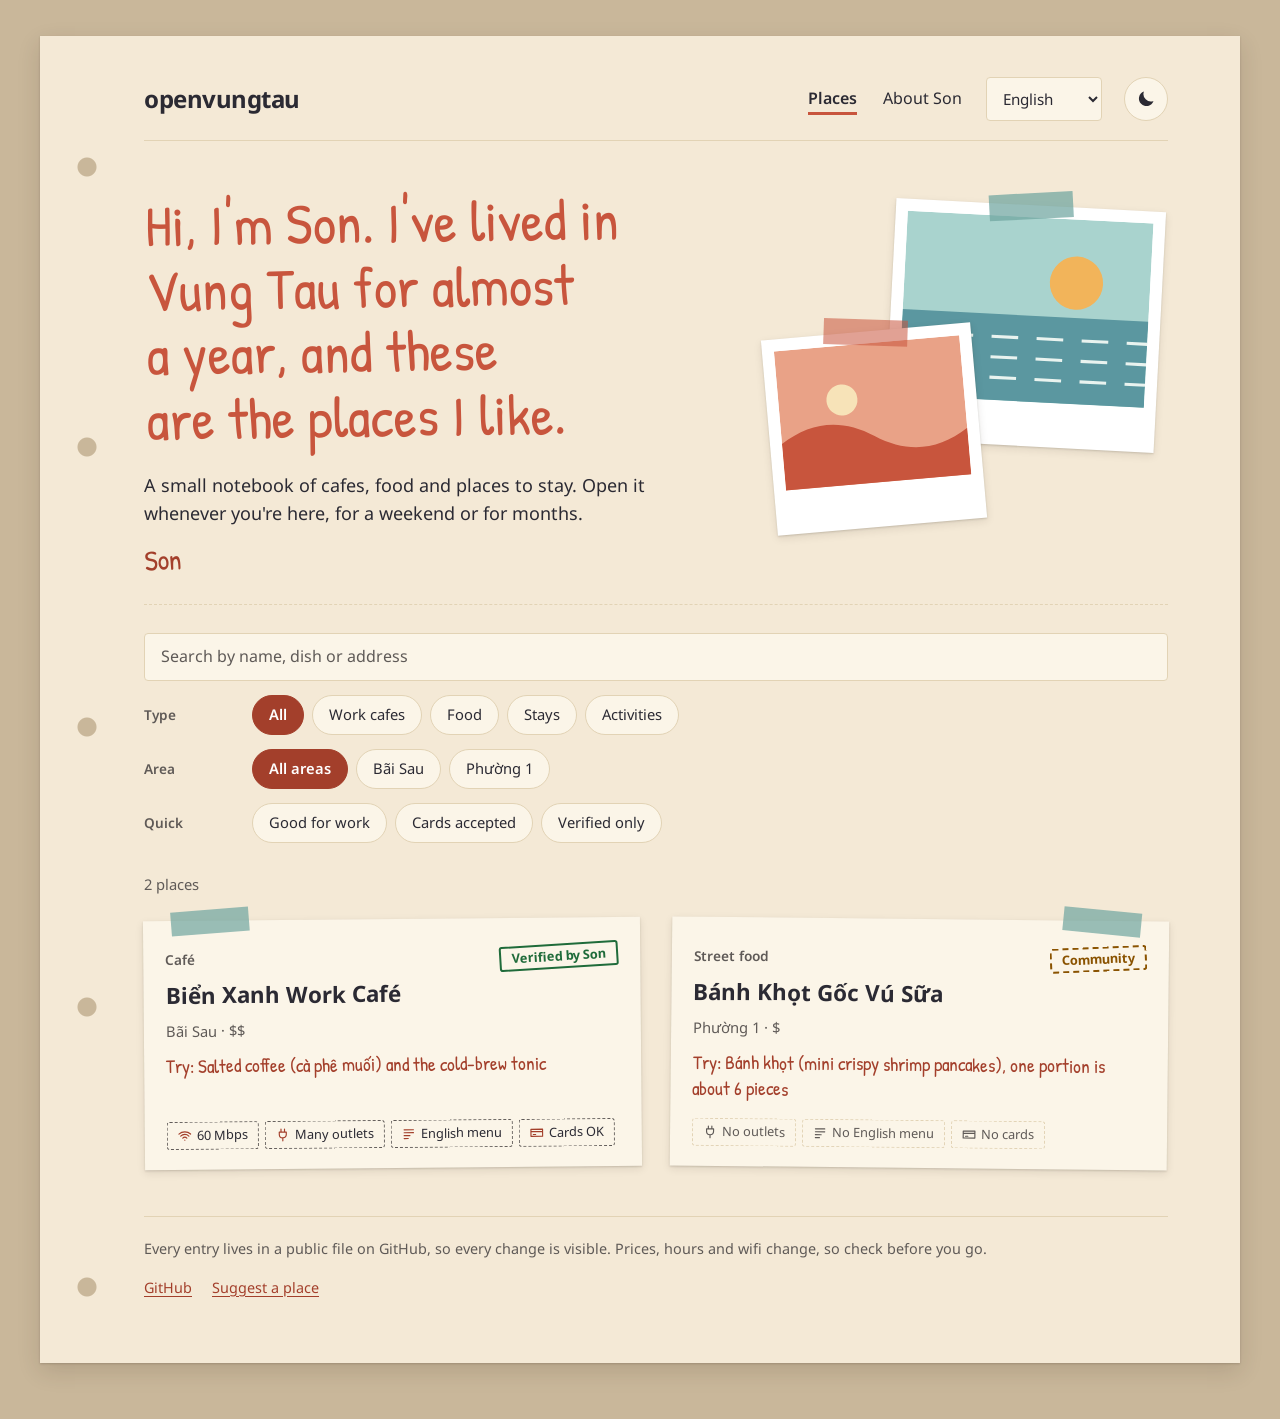
==== index.html @ d9847985 "Add openvungtau site: notebook UI, About page, 5 languages Static site (HTML, CSS, vanilla JS) of ve" ====
<!doctype html>
<html lang="en">
<head>
  <meta charset="utf-8">
  <meta name="viewport" content="width=device-width, initial-scale=1">
  <title data-i18n="meta.title">openvungtau – Son's notebook of Vung Tau</title>
  <meta name="description" data-i18n-content="meta.description" content="Verified cafes, restaurants, stays and coworking spots in Vung Tau, Vietnam, from someone who lives there. For expats, nomads and travellers.">
  <meta name="color-scheme" content="light dark">
  <script>
    // Apply saved theme before first paint to avoid a flash.
    (function () {
      try {
        var saved = localStorage.getItem("ovt-theme");
        if (saved === "light" || saved === "dark") document.documentElement.dataset.theme = saved;
      } catch (e) {}
    })();
  </script>
  <link rel="preconnect" href="https://fonts.googleapis.com">
  <link rel="preconnect" href="https://fonts.gstatic.com" crossorigin>
  <link rel="stylesheet" href="https://fonts.googleapis.com/css2?family=Noto+Sans:wght@400;600;700&family=Noto+Sans+KR:wght@400;700&family=Noto+Sans+SC:wght@400;700&family=Patrick+Hand&display=swap">
  <link rel="stylesheet" href="css/style.css">
  <script src="js/i18n.js" defer></script>
  <script src="js/app.js" defer></script>
</head>
<body>
  <a class="skip-link" href="#results" data-i18n="skip">Skip to places</a>

  <div class="sheet">
    <header class="site-header">
      <a class="brand" href="index.html">openvungtau</a>
      <nav class="site-nav" data-i18n-label="nav.label" aria-label="Main">
        <a href="index.html" aria-current="page" data-i18n="nav.places">Places</a>
        <a href="about.html" data-i18n="nav.about">About Son</a>
        <label class="lang">
          <span class="visually-hidden" data-i18n="nav.lang">Language</span>
          <select id="lang-select"><option value="en">English</option></select>
        </label>
        <button class="icon-btn" id="theme-toggle" type="button" aria-label="Switch to dark mode" aria-pressed="false">
          <svg viewBox="0 0 24 24" width="20" height="20" aria-hidden="true" focusable="false">
            <path class="icon-moon" d="M21 14.5A9 9 0 0 1 9.5 3a9 9 0 1 0 11.5 11.5Z" fill="currentColor"/>
            <g class="icon-sun" fill="none" stroke="currentColor" stroke-width="2" stroke-linecap="round">
              <circle cx="12" cy="12" r="4"/>
              <path d="M12 2v2M12 20v2M4.9 4.9l1.4 1.4M17.7 17.7l1.4 1.4M2 12h2M20 12h2M4.9 19.1l1.4-1.4M17.7 6.3l1.4-1.4"/>
            </g>
          </svg>
        </button>
      </nav>
    </header>

    <main>
      <section class="hero">
        <div class="hero-text">
          <h1 class="hand" data-i18n="hero.title">Hi, I'm Son. I've lived in Vung Tau for almost a year, and these are the places I like.</h1>
          <p class="lead" data-i18n="hero.lead">A small notebook of cafes, food and places to stay. Open it whenever you're here, for a weekend or for months.</p>
          <p class="sign hand" data-i18n="hero.sign">Son</p>
        </div>
        <div class="hero-photos" aria-hidden="true">
          <figure class="polaroid polaroid-a">
            <span class="tape"></span>
            <svg viewBox="0 0 240 180" role="presentation">
              <rect width="240" height="180" fill="#A9D3CE"/>
              <circle cx="168" cy="62" r="26" fill="#F2B45A"/>
              <rect y="96" width="240" height="84" fill="#5B97A0"/>
              <path d="M0 118h240M0 138h240M0 158h240" stroke="#E9F3EF" stroke-width="3" stroke-dasharray="26 18" fill="none"/>
            </svg>
          </figure>
          <figure class="polaroid polaroid-b">
            <span class="tape tape-b"></span>
            <svg viewBox="0 0 240 180" role="presentation">
              <rect width="240" height="180" fill="#E9A287"/>
              <path d="M0 120c40-26 80-26 120 0s80 26 120 0v60H0z" fill="#C8553D"/>
              <circle cx="82" cy="70" r="20" fill="#F7E3B8"/>
            </svg>
          </figure>
        </div>
      </section>

      <section class="controls" aria-label="Search and filters">
        <div class="search">
          <label class="visually-hidden" for="search" data-i18n="search.label">Search places</label>
          <input id="search" type="search" data-i18n-placeholder="search.placeholder" placeholder="Search by name, dish or address" autocomplete="off" enterkeyhint="search">
        </div>

        <div class="filter-group" role="group" aria-labelledby="fg-category">
          <span class="filter-label" id="fg-category" data-i18n="filters.type">Type</span>
          <div class="chips" id="category-chips"></div>
        </div>
        <div class="filter-group" role="group" aria-labelledby="fg-area">
          <span class="filter-label" id="fg-area" data-i18n="filters.area">Area</span>
          <div class="chips" id="area-chips"></div>
        </div>
        <div class="filter-group" role="group" aria-labelledby="fg-quick">
          <span class="filter-label" id="fg-quick" data-i18n="filters.quick">Quick</span>
          <div class="chips" id="toggle-chips"></div>
        </div>
      </section>

      <div class="results-bar">
        <p id="result-count" role="status" aria-live="polite"></p>
        <button class="link-btn" id="reset-filters" type="button" hidden data-i18n="clear">Clear filters</button>
      </div>

      <section id="results" class="entries" aria-label="Places" tabindex="-1"></section>

      <div id="empty-state" class="empty" hidden>
        <h2 class="hand" data-i18n="empty.title">No places match</h2>
        <p data-i18n="empty.text">Try a different word, or remove a filter. Know a spot that should be here?</p>
        <div class="empty-actions">
          <button class="btn" id="empty-reset" type="button" data-i18n="clear">Clear filters</button>
          <a class="btn btn-primary" data-suggest-link href="#" rel="noopener" target="_blank" data-i18n="nav.suggest">Suggest a place</a>
        </div>
      </div>

      <div id="error-state" class="empty" hidden>
        <h2 class="hand" data-i18n="error.title">Couldn't load places</h2>
        <p id="error-text" data-i18n="error.fetch">The place list failed to load. If you opened this file directly, serve the folder over HTTP instead (for example: python3 -m http.server).</p>
      </div>
    </main>

    <footer class="site-footer">
      <p data-i18n="footer.note">Every entry lives in a public file on GitHub, so every change is visible. Prices, hours and wifi change, so check before you go.</p>
      <p class="footer-links">
        <a data-repo-link href="#" rel="noopener" target="_blank" data-i18n="nav.github">GitHub</a>
        <a data-suggest-link href="#" rel="noopener" target="_blank" data-i18n="nav.suggest">Suggest a place</a>
      </p>
    </footer>
  </div>

  <dialog id="detail" aria-labelledby="detail-title">
    <article class="detail-body">
      <button class="icon-btn detail-close" id="detail-close" type="button" aria-label="Close">
        <svg viewBox="0 0 24 24" width="20" height="20" aria-hidden="true" focusable="false">
          <path d="M6 6l12 12M18 6L6 18" fill="none" stroke="currentColor" stroke-width="2" stroke-linecap="round"/>
        </svg>
      </button>
      <div id="detail-content"></div>
    </article>
  </dialog>
</body>
</html>
---- css/style.css ----
/* openvungtau – Son's notebook. Plain CSS, mobile-first.
   World: a ruled-paper notebook on a desk board, with taped photos, stamps and sticky notes.
   The paper owns the frame (headings, tape, stamps); body text stays calm and readable. */

:root {
  --desk: #C9B79A;
  --paper: #F4E9D6;
  --paper-2: #FBF5E8;         /* card paper */
  --paper-edge: #E2D3B5;
  --ink: #2B2A33;
  --ink-muted: #5F5A57;
  --clay: #C8553D;            /* large display + fills */
  --clay-ink: #A33F2B;        /* small text on paper (>= 4.5:1) */
  --sea: #6FA6A0;             /* tape, decoration */
  --sticky: #FFF0B3;
  --fill: #A33F2B;            /* pressed chip / primary button */
  --fill-ink: #FFFFFF;
  --focus: #1F5F66;
  --shadow: 0 1px 2px rgb(43 30 20 / 0.18), 0 8px 22px rgb(43 30 20 / 0.14);
  --shadow-sm: 0 1px 2px rgb(43 30 20 / 0.16), 0 3px 8px rgb(43 30 20 / 0.1);

  --body: "Noto Sans", "Noto Sans KR", "Noto Sans SC", system-ui, -apple-system, "Segoe UI", sans-serif;
  --hand: "Patrick Hand", "Noto Sans", "Noto Sans KR", "Noto Sans SC", system-ui, sans-serif;
  --radius: 4px;
  --gutter: 20px;
}

:root[data-theme="dark"] {
  --desk: #18222C;
  --paper: #262B36;
  --paper-2: #2F3542;
  --paper-edge: #3A4150;
  --ink: #EFE8DA;
  --ink-muted: #B8B0A6;
  --clay: #EE8B70;
  --clay-ink: #F2A892;
  --sea: #5E9C98;
  --sticky: #4D4524;
  --fill: #EE8B70;
  --fill-ink: #2A1812;
  --focus: #8ED3CE;
  --shadow: 0 1px 2px rgb(0 0 0 / 0.5), 0 8px 22px rgb(0 0 0 / 0.35);
  --shadow-sm: 0 1px 2px rgb(0 0 0 / 0.5), 0 3px 8px rgb(0 0 0 / 0.3);
}
@media (prefers-color-scheme: dark) {
  :root:not([data-theme="light"]) {
    --desk: #18222C;
    --paper: #262B36;
    --paper-2: #2F3542;
    --paper-edge: #3A4150;
    --ink: #EFE8DA;
    --ink-muted: #B8B0A6;
    --clay: #EE8B70;
    --clay-ink: #F2A892;
    --sea: #5E9C98;
    --sticky: #4D4524;
    --fill: #EE8B70;
    --fill-ink: #2A1812;
    --focus: #8ED3CE;
    --shadow: 0 1px 2px rgb(0 0 0 / 0.5), 0 8px 22px rgb(0 0 0 / 0.35);
    --shadow-sm: 0 1px 2px rgb(0 0 0 / 0.5), 0 3px 8px rgb(0 0 0 / 0.3);
  }
}

*, *::before, *::after { box-sizing: border-box; }
html { -webkit-text-size-adjust: 100%; }

body {
  margin: 0;
  background: var(--desk);
  color: var(--ink);
  font-family: var(--body);
  font-size: 1rem;
  line-height: 1.6;
}

h1, h2, h3, p, figure { margin: 0; }
a { color: var(--clay-ink); text-underline-offset: 3px; }

::selection { background: var(--sea); color: #10201f; }

:focus-visible { outline: 3px solid var(--focus); outline-offset: 2px; }

.hand {
  font-family: var(--hand);
  font-weight: 400;
  letter-spacing: 0;
}
:lang(ko) .hand, :lang(zh) .hand, :lang(ru) .hand { font-weight: 700; }

.visually-hidden {
  position: absolute !important;
  width: 1px; height: 1px;
  margin: -1px; padding: 0;
  overflow: hidden;
  clip: rect(0 0 0 0);
  white-space: nowrap;
  border: 0;
}

.skip-link {
  position: absolute;
  left: 12px;
  top: -100px;
  background: var(--fill);
  color: var(--fill-ink);
  padding: 8px 14px;
  border-radius: var(--radius);
  z-index: 100;
}
.skip-link:focus { top: 8px; }

/* ---------- The sheet (notebook page) ---------- */

.sheet {
  position: relative;
  max-width: 1200px;
  margin: 0 auto;
  min-height: 100vh;
  padding: 20px var(--gutter) 40px;
  background: var(--paper);
}
@media (min-width: 900px) {
  body { padding: 36px 24px 56px; }
  .sheet {
    min-height: 0;
    padding: 40px 72px 56px 104px;
    box-shadow: var(--shadow);
  }
  /* binder holes */
  .sheet::before {
    content: "";
    position: absolute;
    left: 36px;
    top: 0;
    bottom: 0;
    width: 22px;
    background:
      radial-gradient(circle at 11px 11px, var(--desk) 0 9px, transparent 10px) 0 120px / 22px 280px repeat-y;
    pointer-events: none;
  }
}

/* ---------- Header ---------- */

.site-header {
  display: flex;
  flex-wrap: wrap;
  align-items: center;
  justify-content: space-between;
  gap: 12px 24px;
  padding-bottom: 18px;
  border-bottom: 1px solid var(--paper-edge);
}
.brand {
  font-size: 1.5rem;
  font-weight: 700;
  letter-spacing: -0.02em;
  color: var(--ink);
  text-decoration: none;
}
.site-nav {
  display: flex;
  flex-wrap: wrap;
  align-items: center;
  gap: 6px 22px;
}
.site-nav a {
  color: var(--ink);
  text-decoration: none;
  padding: 10px 2px;
  min-height: 44px;
  display: inline-flex;
  align-items: center;
}
.site-nav a:hover { color: var(--clay-ink); }
.site-nav a[aria-current="page"] {
  font-weight: 600;
  text-decoration: underline;
  text-decoration-color: var(--clay);
  text-decoration-thickness: 3px;
  text-underline-offset: 8px;
}

.lang select {
  min-height: 44px;
  padding: 0 12px;
  font: inherit;
  font-size: 0.95rem;
  color: var(--ink);
  background: var(--paper-2);
  border: 1px solid var(--paper-edge);
  border-radius: var(--radius);
}

.icon-btn {
  display: inline-grid;
  place-items: center;
  width: 44px; height: 44px;
  border-radius: 50%;
  border: 1px solid var(--paper-edge);
  background: var(--paper-2);
  color: var(--ink);
  cursor: pointer;
}
.icon-btn:hover { border-color: var(--clay); }
.icon-sun { display: none; }
:root[data-theme="dark"] .icon-sun { display: inline; }
:root[data-theme="dark"] .icon-moon { display: none; }
@media (prefers-color-scheme: dark) {
  :root:not([data-theme="light"]) .icon-sun { display: inline; }
  :root:not([data-theme="light"]) .icon-moon { display: none; }
}

.btn {
  display: inline-flex;
  align-items: center;
  justify-content: center;
  min-height: 44px;
  padding: 0 20px;
  border-radius: var(--radius);
  border: 1px solid var(--ink);
  background: var(--paper-2);
  color: var(--ink);
  font: inherit;
  font-weight: 600;
  text-decoration: none;
  cursor: pointer;
}
.btn:hover { background: var(--paper-edge); }
.btn-primary {
  background: var(--fill);
  border-color: var(--fill);
  color: var(--fill-ink);
}
.btn-primary:hover { background: var(--fill); filter: brightness(1.1); }

/* ---------- Hero / greeting ---------- */

.hero {
  display: grid;
  gap: 28px;
  padding: 36px 0 12px;
}
.hero h1 {
  font-size: clamp(2.1rem, 6vw, 3.6rem);
  line-height: 1.12;
  color: var(--clay);
  max-width: 17em;
  text-wrap: balance;
  transform: rotate(-0.8deg);
  transform-origin: left top;
}
/* Keep Korean words whole when lines wrap. */
:lang(ko) body { word-break: keep-all; }

/* Russian runs long and has no handwriting face, so it sets smaller than the other languages. */
:lang(ru) .hero h1 { font-size: clamp(1.8rem, 4.4vw, 2.8rem); }
.hero .lead {
  margin-top: 20px;
  font-size: 1.125rem;
  max-width: 34em;
}
.sign {
  margin-top: 10px;
  font-size: 1.8rem;
  color: var(--clay-ink);
  transform: rotate(-3deg);
  transform-origin: left center;
}

.hero-photos {
  position: relative;
  height: 220px;
  margin-top: 8px;
}
.polaroid {
  position: absolute;
  width: 200px;
  padding: 10px 10px 34px;
  background: #fff;
  box-shadow: var(--shadow-sm);
}
.polaroid svg { display: block; width: 100%; height: auto; }
.polaroid-a { right: 8%; top: 0; transform: rotate(3deg); }
.polaroid-b { right: 40%; top: 56px; width: 160px; transform: rotate(-5deg); }
.tape {
  position: absolute;
  top: -12px;
  left: 50%;
  width: 84px;
  height: 26px;
  margin-left: -42px;
  background: color-mix(in srgb, var(--sea) 72%, transparent);
  transform: rotate(-6deg);
}
.tape-b { background: color-mix(in srgb, var(--clay) 55%, transparent); transform: rotate(7deg); }

@media (min-width: 860px) {
  .hero { grid-template-columns: 7fr 5fr; gap: 40px; padding-top: 52px; }
  .hero-photos { height: 340px; }
  .polaroid { width: 270px; padding: 12px 12px 44px; }
  .polaroid-a { right: 2%; top: 4px; }
  .polaroid-b { right: 46%; top: 130px; width: 210px; }
}
.about .hero { grid-template-columns: 1fr; }
@media (min-width: 860px) {
  .about .hero { grid-template-columns: 7fr 5fr; }
  .about .hero-photos { height: 260px; }
}

/* ---------- Controls ---------- */

.controls {
  display: grid;
  gap: 14px;
  padding-top: 28px;
  margin-top: 8px;
  border-top: 1px dashed var(--paper-edge);
}
.search input {
  width: 100%;
  min-height: 48px;
  padding: 0 16px;
  font: inherit;
  color: var(--ink);
  background: var(--paper-2);
  border: 1px solid var(--paper-edge);
  border-radius: var(--radius);
}
.search input::placeholder { color: var(--ink-muted); }

.filter-group { display: grid; gap: 6px; }
.filter-label {
  font-size: 0.85rem;
  font-weight: 600;
  color: var(--ink-muted);
}
.chips { display: flex; flex-wrap: wrap; gap: 8px; }
.chip {
  min-height: 40px;
  padding: 0 16px;
  border-radius: 999px;
  border: 1px solid var(--paper-edge);
  background: var(--paper-2);
  color: var(--ink);
  font: inherit;
  font-size: 0.92rem;
  cursor: pointer;
}
.chip:hover { border-color: var(--clay); }
.chip[aria-pressed="true"] {
  background: var(--fill);
  border-color: var(--fill);
  color: var(--fill-ink);
  font-weight: 600;
}
@media (min-width: 760px) {
  .filter-group { grid-template-columns: 96px 1fr; align-items: center; gap: 12px; }
}

.results-bar {
  display: flex;
  align-items: center;
  justify-content: space-between;
  gap: 12px;
  min-height: 44px;
  margin-top: 20px;
  color: var(--ink-muted);
  font-size: 0.92rem;
}
.link-btn {
  background: none;
  border: 0;
  color: var(--clay-ink);
  font: inherit;
  font-weight: 600;
  padding: 10px 4px;
  cursor: pointer;
  text-decoration: underline;
  text-underline-offset: 3px;
}

/* ---------- Entries (place cards) ---------- */

.entries {
  display: grid;
  gap: 28px;
  grid-template-columns: 1fr;
  padding: 12px 0 24px;
}
@media (min-width: 720px) {
  .entries { grid-template-columns: repeat(2, 1fr); gap: 34px 30px; }
}

.entry {
  position: relative;
  display: flex;
  flex-direction: column;
  gap: 10px;
  padding: 26px 22px 20px;
  background: var(--paper-2);
  box-shadow: var(--shadow-sm);
}
.entry:nth-child(odd) { transform: rotate(-0.5deg); }
.entry:nth-child(even) { transform: rotate(0.6deg); }
.entry::before {                       /* tape holding the entry down */
  content: "";
  position: absolute;
  top: -11px;
  left: 28px;
  width: 78px;
  height: 24px;
  background: color-mix(in srgb, var(--sea) 70%, transparent);
  transform: rotate(-4deg);
}
.entry:nth-child(even)::before { left: auto; right: 28px; transform: rotate(5deg); }
.entry:hover { box-shadow: var(--shadow); }
.entry:focus-within { outline: 3px solid var(--focus); outline-offset: 3px; }

.entry-top {
  display: flex;
  align-items: center;
  justify-content: space-between;
  gap: 12px;
}
.entry-cat {
  font-size: 0.85rem;
  font-weight: 600;
  color: var(--ink-muted);
}

.stamp {
  display: inline-block;
  padding: 1px 10px;
  border: 2px solid currentColor;
  border-radius: 3px;
  font-size: 0.8rem;
  font-weight: 700;
  line-height: 1.5;
  text-transform: none;
  transform: rotate(-3deg);
}
.stamp-ok { color: #1F6B3A; }
.stamp-community { color: #8A5300; border-style: dashed; }
:root[data-theme="dark"] .stamp-ok { color: #7FD49A; }
:root[data-theme="dark"] .stamp-community { color: #F0C36A; }
@media (prefers-color-scheme: dark) {
  :root:not([data-theme="light"]) .stamp-ok { color: #7FD49A; }
  :root:not([data-theme="light"]) .stamp-community { color: #F0C36A; }
}

.entry-title { font-size: 1.4rem; line-height: 1.25; font-weight: 700; }
.entry-title button {
  all: unset;
  cursor: pointer;
}
.entry-title button::after {           /* the whole entry is the click target */
  content: "";
  position: absolute;
  inset: 0;
}
.entry-title button:focus-visible { outline: none; }
.entry-meta { color: var(--ink-muted); font-size: 0.92rem; }
.entry-note {
  font-family: var(--hand);
  font-size: 1.2rem;
  line-height: 1.35;
  color: var(--clay-ink);
}
:lang(ko) .entry-note, :lang(zh) .entry-note, :lang(ru) .entry-note {
  font-family: var(--body);
  font-size: 0.98rem;
  font-weight: 600;
}

.pills { display: flex; flex-wrap: wrap; gap: 6px; margin-top: auto; padding-top: 6px; }
.pill {
  display: inline-flex;
  align-items: center;
  gap: 5px;
  min-height: 28px;
  padding: 0 10px;
  border: 1px dashed var(--ink-muted);
  border-radius: 3px;
  font-size: 0.8rem;
  color: var(--ink);
}
.pill svg { flex: none; color: var(--clay-ink); }
.pill-off { color: var(--ink-muted); border-color: var(--paper-edge); }
.pill-off svg { color: var(--ink-muted); }

/* ---------- Empty / error ---------- */

.empty {
  text-align: center;
  padding: 48px 8px 64px;
  max-width: 460px;
  margin: 0 auto;
}
.empty h2 { font-size: 2rem; color: var(--clay); margin-bottom: 8px; }
.empty p { color: var(--ink-muted); }
.empty-actions {
  display: flex;
  flex-wrap: wrap;
  justify-content: center;
  gap: 10px;
  margin-top: 20px;
}
[hidden] { display: none !important; }

/* ---------- Detail dialog ---------- */

dialog {
  width: min(660px, calc(100% - 20px));
  max-height: calc(100dvh - 20px);
  padding: 0;
  border: 0;
  border-radius: var(--radius);
  background: var(--paper);
  color: var(--ink);
  box-shadow: 0 20px 60px rgb(0 0 0 / 0.4);
}
dialog::backdrop { background: rgb(20 14 8 / 0.55); }

.detail-body { position: relative; padding: 28px 22px 30px; }
.detail-close { position: absolute; top: 12px; right: 12px; }
.detail-top { display: flex; flex-wrap: wrap; align-items: center; gap: 12px; padding-right: 56px; }
.detail-title {
  font-size: 1.9rem;
  line-height: 1.2;
  color: var(--clay);
  margin: 12px 0 4px;
  padding-right: 52px;
}
.detail-sub { color: var(--ink-muted); }
.detail-photo {
  display: block;
  width: 100%;
  max-height: 320px;
  object-fit: cover;
  margin-top: 18px;
  padding: 8px;
  background: #fff;
  box-shadow: var(--shadow-sm);
  transform: rotate(-0.6deg);
}

.detail-section { margin-top: 26px; }
.detail-section h3 {
  font-size: 0.9rem;
  font-weight: 700;
  color: var(--ink-muted);
  margin-bottom: 8px;
}

.sticky {
  position: relative;
  margin: 14px 4px 0;
  padding: 16px 18px;
  background: var(--sticky);
  color: var(--ink);
  box-shadow: var(--shadow-sm);
  transform: rotate(-0.8deg);
}
.sticky:nth-of-type(even) { transform: rotate(0.9deg); }
.sticky::before {
  content: "";
  position: absolute;
  top: -10px;
  left: 50%;
  width: 70px;
  height: 22px;
  margin-left: -35px;
  background: color-mix(in srgb, var(--sea) 70%, transparent);
  transform: rotate(-3deg);
}
.sticky-label {
  display: block;
  font-size: 0.85rem;
  font-weight: 700;
  color: var(--clay-ink);
  margin-bottom: 4px;
}
:root[data-theme="dark"] .sticky-label { color: #F5C9B8; }
@media (prefers-color-scheme: dark) {
  :root:not([data-theme="light"]) .sticky-label { color: #F5C9B8; }
}

.facts { display: grid; grid-template-columns: 1fr; margin: 0; }
.facts div {
  display: flex;
  justify-content: space-between;
  gap: 16px;
  padding: 9px 0;
  border-bottom: 1px dashed var(--paper-edge);
}
.facts dt { color: var(--ink-muted); }
.facts dd { margin: 0; text-align: right; font-weight: 600; }
@media (min-width: 560px) {
  .facts { grid-template-columns: 1fr 1fr; column-gap: 28px; }
}

.detail-actions { display: flex; flex-wrap: wrap; gap: 10px; margin-top: 28px; }

/* ---------- About ---------- */

.prose {
  max-width: 40rem;
  padding: 24px 0 8px;
}
.prose h2 {
  font-size: 1.9rem;
  line-height: 1.2;
  color: var(--clay);
  margin: 36px 0 8px;
}
.prose h2:first-child { margin-top: 0; }
.prose p { font-size: 1.05rem; }
.note {
  margin-top: 40px;
  padding: 18px 20px;
  background: var(--sticky);
  box-shadow: var(--shadow-sm);
  transform: rotate(-0.5deg);
}
.note h3 { font-size: 1.4rem; color: var(--clay-ink); margin-bottom: 6px; }
:root[data-theme="dark"] .note h3 { color: #F5C9B8; }
@media (prefers-color-scheme: dark) {
  :root:not([data-theme="light"]) .note h3 { color: #F5C9B8; }
}
.about-actions { justify-content: flex-start; margin-top: 36px; }

/* ---------- Footer ---------- */

.site-footer {
  margin-top: 24px;
  padding-top: 20px;
  border-top: 1px solid var(--paper-edge);
  color: var(--ink-muted);
  font-size: 0.9rem;
}
.footer-links { display: flex; gap: 20px; margin-top: 8px; }
.footer-links a { padding: 8px 0; }

@media (prefers-reduced-motion: no-preference) {
  .chip, .btn, .icon-btn, .entry { transition: background-color 0.2s, border-color 0.2s, box-shadow 0.25s, filter 0.2s; }
}
@media (prefers-reduced-motion: reduce) {
  .hero h1, .sign, .entry, .sticky, .note, .polaroid { transition: none; }
}
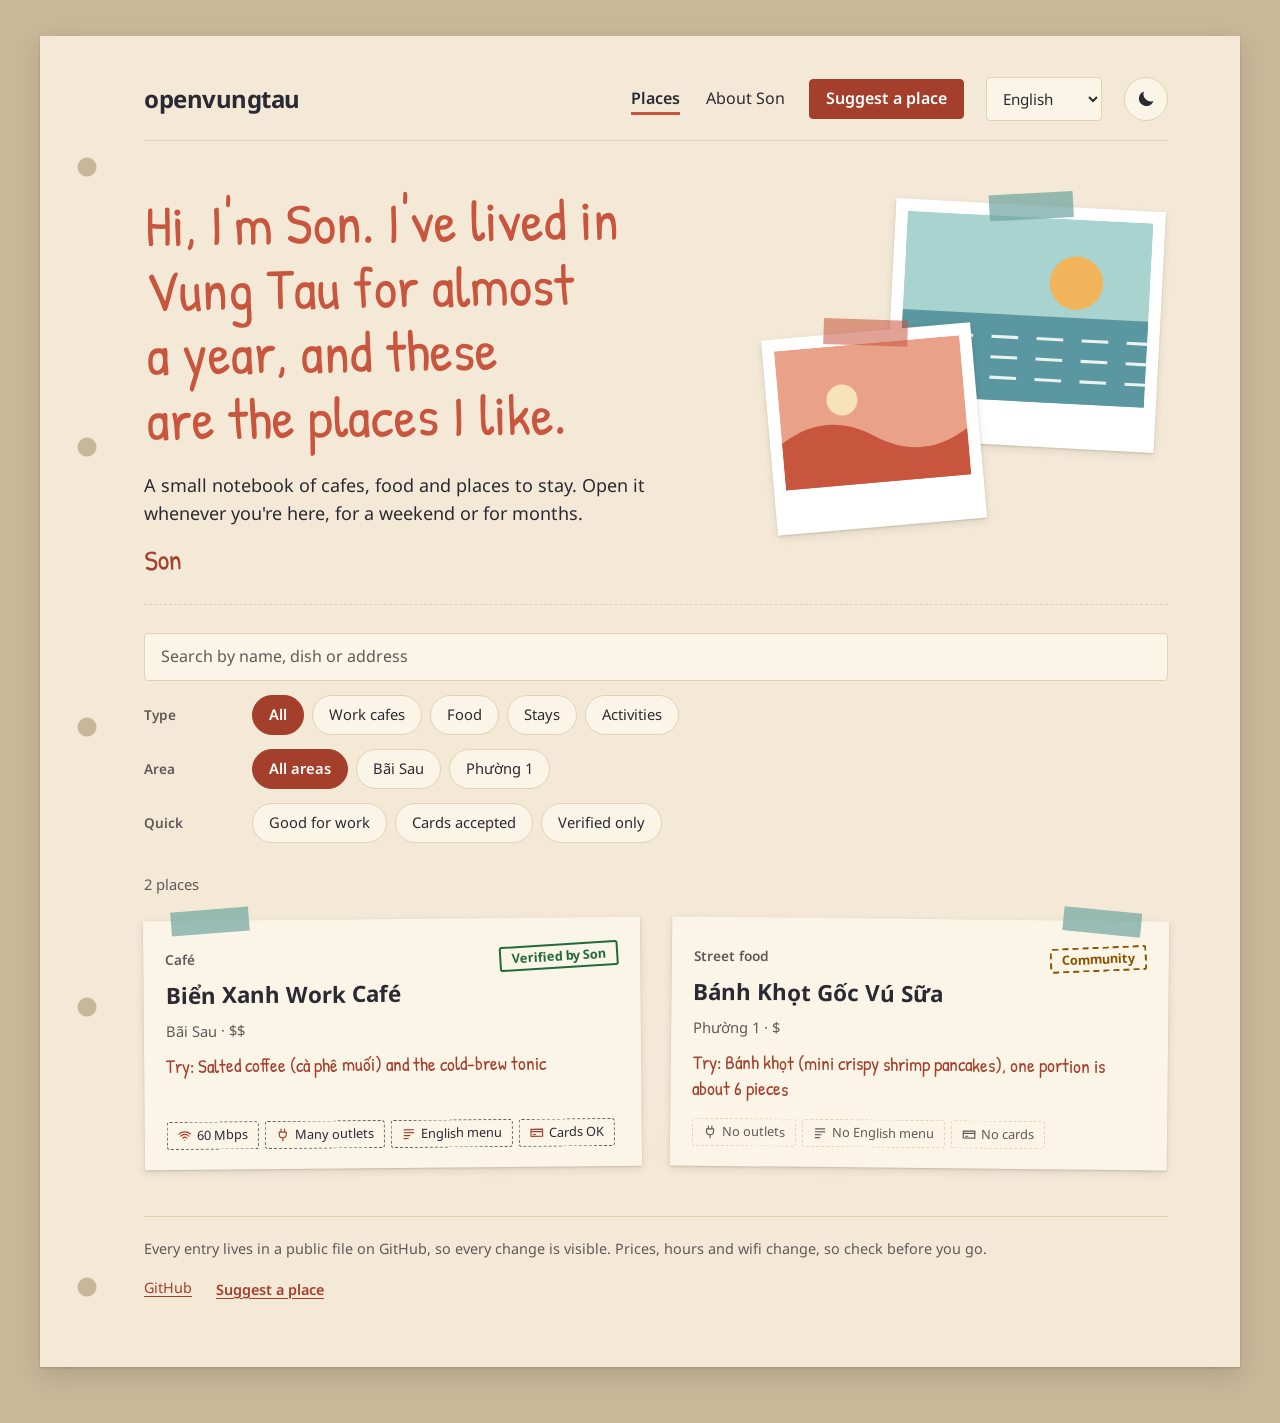
==== commit 9853ce04: "Add "Suggest a place" widget with Zalo, WhatsApp, Telegram, GitHub Replace the GitHub-issue link wit" ====
--- a/index.html
+++ b/index.html
@@ -20,6 +20,7 @@
   <link rel="stylesheet" href="https://fonts.googleapis.com/css2?family=Noto+Sans:wght@400;600;700&family=Noto+Sans+KR:wght@400;700&family=Noto+Sans+SC:wght@400;700&family=Patrick+Hand&display=swap">
   <link rel="stylesheet" href="css/style.css">
   <script src="js/i18n.js" defer></script>
+  <script src="js/suggest.js" defer></script>
   <script src="js/app.js" defer></script>
 </head>
 <body>
@@ -31,6 +32,7 @@
       <nav class="site-nav" data-i18n-label="nav.label" aria-label="Main">
         <a href="index.html" aria-current="page" data-i18n="nav.places">Places</a>
         <a href="about.html" data-i18n="nav.about">About Son</a>
+        <button class="btn btn-primary nav-suggest" type="button" data-suggest data-i18n="nav.suggest">Suggest a place</button>
         <label class="lang">
           <span class="visually-hidden" data-i18n="nav.lang">Language</span>
           <select id="lang-select"><option value="en">English</option></select>
@@ -107,7 +109,7 @@
         <p data-i18n="empty.text">Try a different word, or remove a filter. Know a spot that should be here?</p>
         <div class="empty-actions">
           <button class="btn" id="empty-reset" type="button" data-i18n="clear">Clear filters</button>
-          <a class="btn btn-primary" data-suggest-link href="#" rel="noopener" target="_blank" data-i18n="nav.suggest">Suggest a place</a>
+          <button class="btn btn-primary" type="button" data-suggest data-i18n="nav.suggest">Suggest a place</button>
         </div>
       </div>
 
@@ -121,7 +123,7 @@
       <p data-i18n="footer.note">Every entry lives in a public file on GitHub, so every change is visible. Prices, hours and wifi change, so check before you go.</p>
       <p class="footer-links">
         <a data-repo-link href="#" rel="noopener" target="_blank" data-i18n="nav.github">GitHub</a>
-        <a data-suggest-link href="#" rel="noopener" target="_blank" data-i18n="nav.suggest">Suggest a place</a>
+        <button class="link-btn" type="button" data-suggest data-i18n="nav.suggest">Suggest a place</button>
       </p>
     </footer>
   </div>
--- a/css/style.css
+++ b/css/style.css
@@ -649,3 +649,32 @@
 @media (prefers-reduced-motion: reduce) {
   .hero h1, .sign, .entry, .sticky, .note, .polaroid { transition: none; }
 }
+
+/* ---------- Suggest widget ---------- */
+
+.nav-suggest { display: none; min-height: 40px; padding: 0 16px; }
+@media (min-width: 720px) { .nav-suggest { display: inline-flex; } }
+
+.channels { list-style: none; margin: 22px 0 0; padding: 0; display: grid; gap: 10px; }
+.channel {
+  display: grid;
+  grid-template-columns: 24px auto 1fr;
+  align-items: center;
+  gap: 4px 12px;
+  min-height: 56px;
+  padding: 10px 16px;
+  background: var(--paper-2);
+  border: 1px solid var(--paper-edge);
+  border-radius: var(--radius);
+  color: var(--ink);
+  text-decoration: none;
+}
+.channel:hover { border-color: var(--clay); box-shadow: var(--shadow-sm); }
+.channel svg { color: var(--clay-ink); }
+.channel-name { font-weight: 700; }
+.channel-note { color: var(--ink-muted); font-size: 0.92rem; text-align: right; }
+@media (max-width: 479px) {
+  .channel { grid-template-columns: 24px 1fr; }
+  .channel-note { grid-column: 2; text-align: left; }
+}
+.suggest-hint { margin-top: 24px; font-size: 0.95rem; }
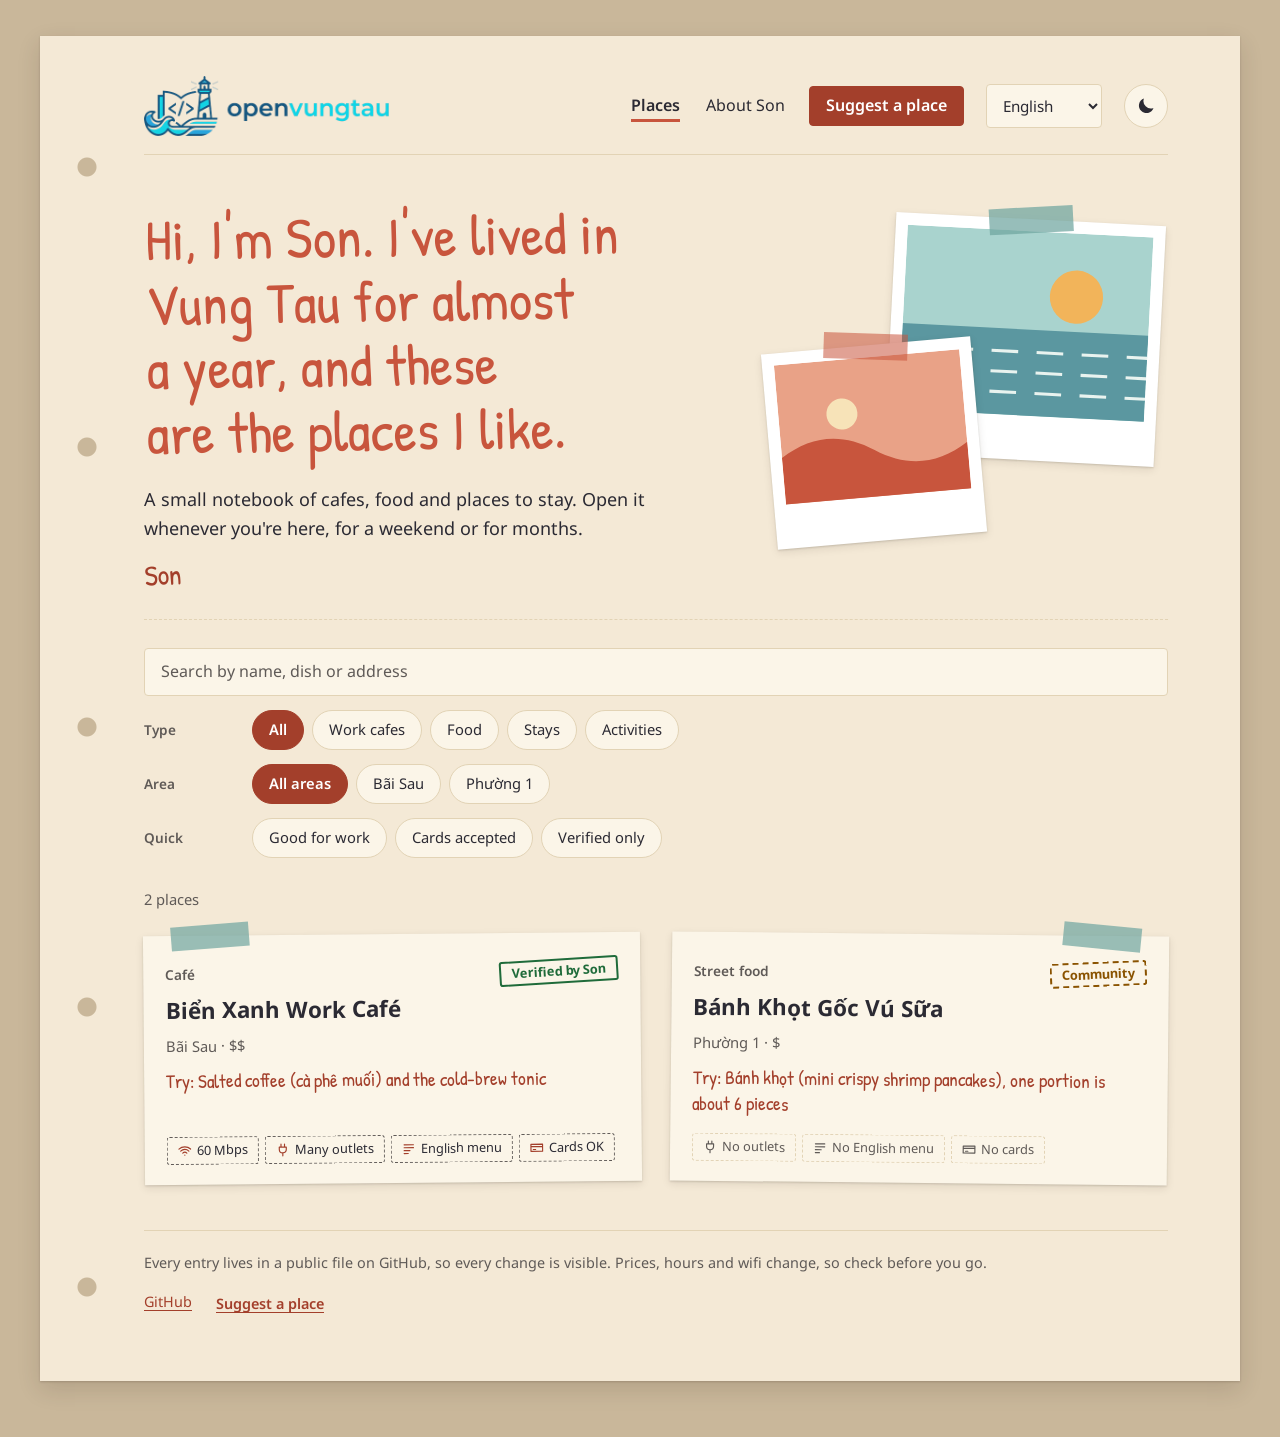
==== commit 10e4972e: "Use the openvungtau logo in the header and as favicon Background removed from the supplied logo; a h" ====
--- a/index.html
+++ b/index.html
@@ -18,6 +18,7 @@
   <link rel="preconnect" href="https://fonts.googleapis.com">
   <link rel="preconnect" href="https://fonts.gstatic.com" crossorigin>
   <link rel="stylesheet" href="https://fonts.googleapis.com/css2?family=Noto+Sans:wght@400;600;700&family=Noto+Sans+KR:wght@400;700&family=Noto+Sans+SC:wght@400;700&family=Patrick+Hand&display=swap">
+  <link rel="icon" type="image/png" href="images/icon.png">
   <link rel="stylesheet" href="css/style.css">
   <script src="js/i18n.js" defer></script>
   <script src="js/suggest.js" defer></script>
@@ -28,7 +29,10 @@
 
   <div class="sheet">
     <header class="site-header">
-      <a class="brand" href="index.html">openvungtau</a>
+      <a class="brand" href="index.html">
+        <img class="logo logo-light" src="images/logo-horizontal.png" width="522" height="128" alt="openvungtau">
+        <img class="logo logo-dark" src="images/logo-horizontal-dark.png" width="522" height="128" alt="" aria-hidden="true">
+      </a>
       <nav class="site-nav" data-i18n-label="nav.label" aria-label="Main">
         <a href="index.html" aria-current="page" data-i18n="nav.places">Places</a>
         <a href="about.html" data-i18n="nav.about">About Son</a>
--- a/css/style.css
+++ b/css/style.css
@@ -678,3 +678,16 @@
   .channel-note { grid-column: 2; text-align: left; }
 }
 .suggest-hint { margin-top: 24px; font-size: 0.95rem; }
+
+/* ---------- Logo ---------- */
+
+.brand { display: inline-flex; align-items: center; }
+.logo { display: block; height: 52px; width: auto; }
+@media (min-width: 720px) { .logo { height: 60px; } }
+.logo-dark { display: none; }
+:root[data-theme="dark"] .logo-light { display: none; }
+:root[data-theme="dark"] .logo-dark { display: block; }
+@media (prefers-color-scheme: dark) {
+  :root:not([data-theme="light"]) .logo-light { display: none; }
+  :root:not([data-theme="light"]) .logo-dark { display: block; }
+}
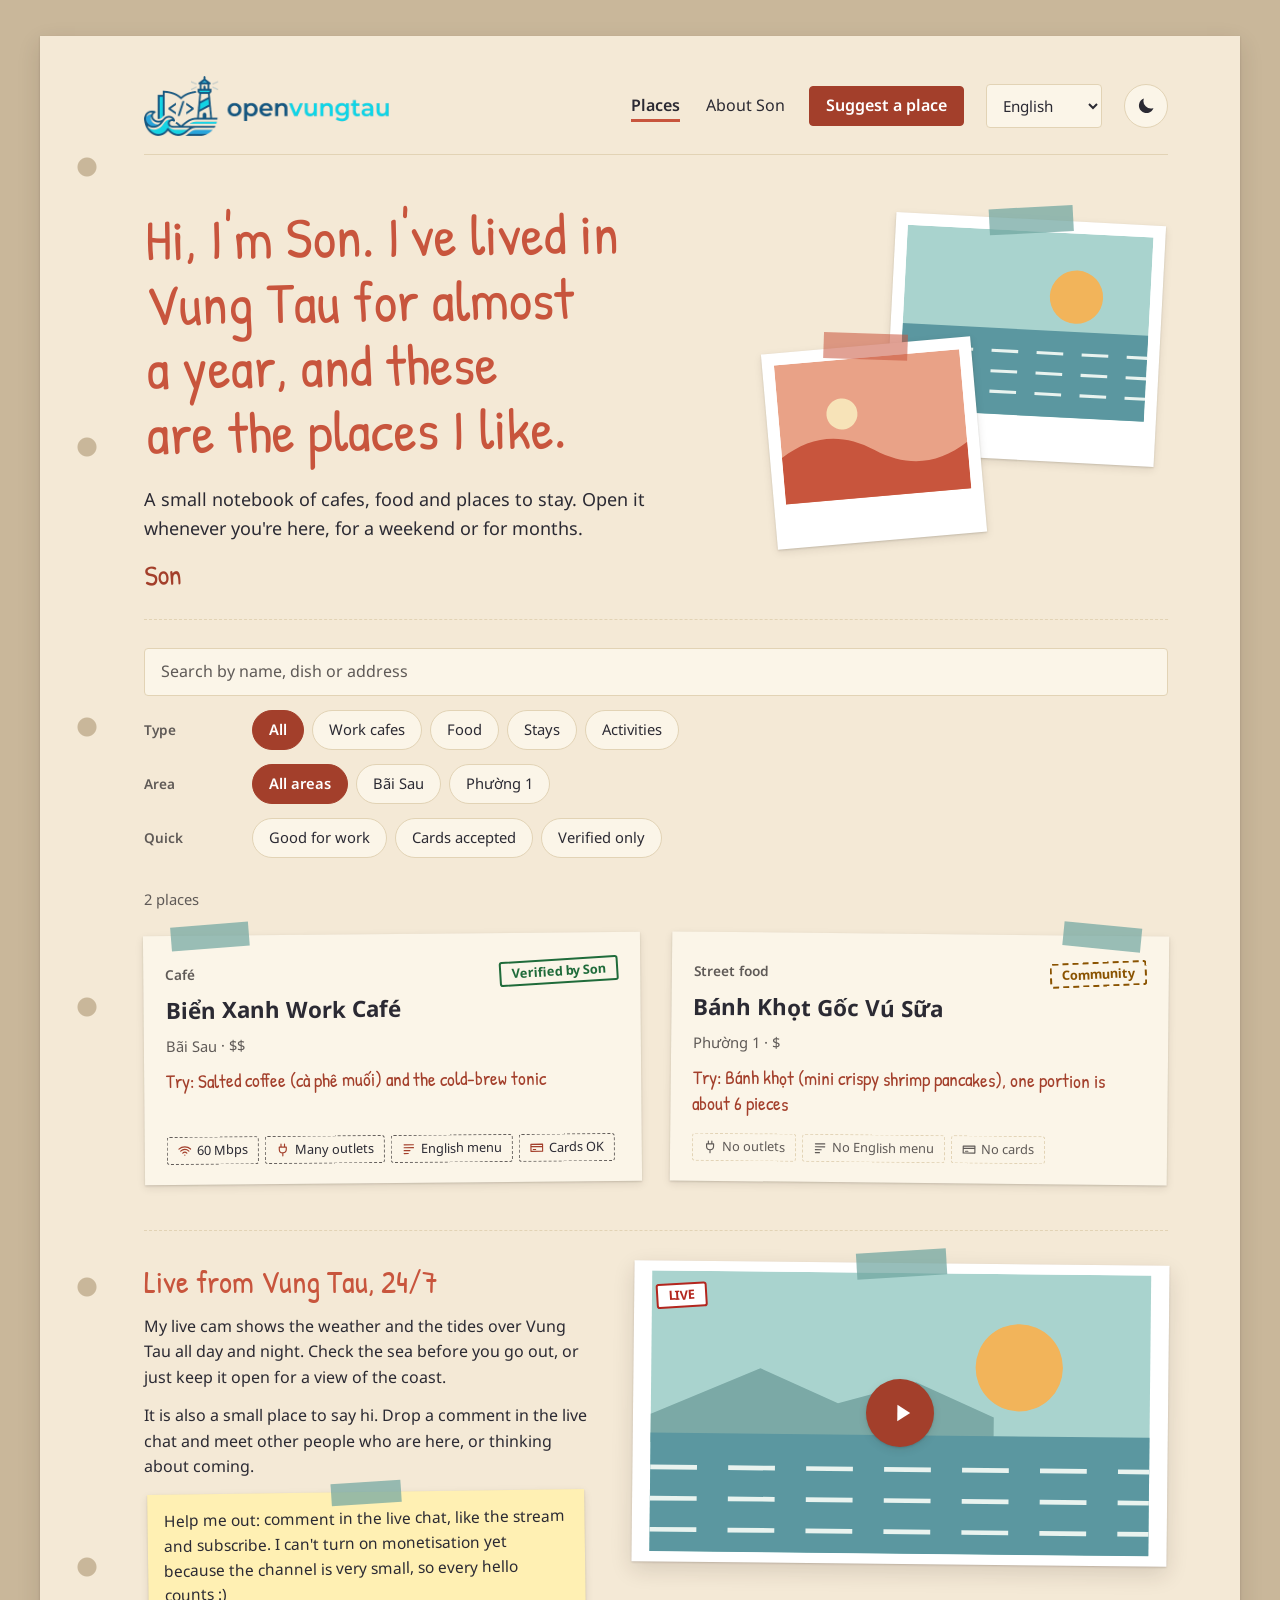
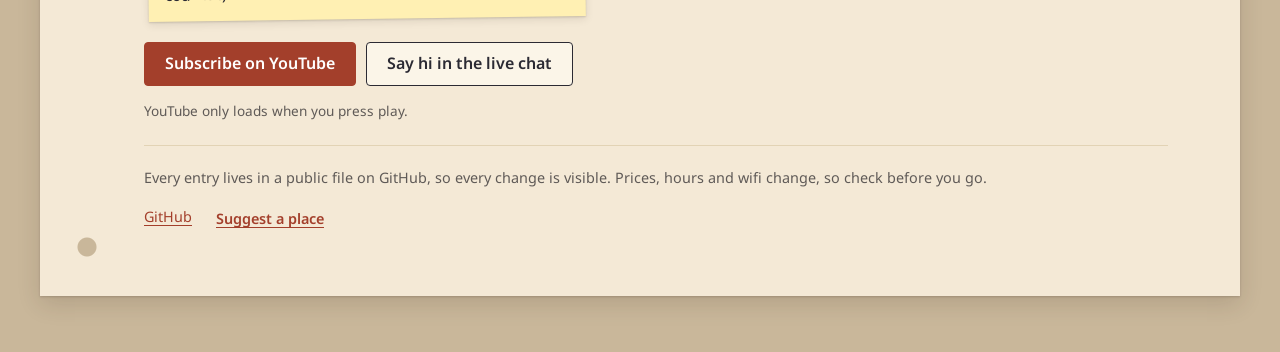
==== commit decdc5c0: "Add live cam section: YouTube live embed, subscribe and live chat, 5 languages Co-Authored-By: Claud" ====
--- a/index.html
+++ b/index.html
@@ -22,6 +22,7 @@
   <link rel="stylesheet" href="css/style.css">
   <script src="js/i18n.js" defer></script>
   <script src="js/suggest.js" defer></script>
+  <script src="js/livecam.js" defer></script>
   <script src="js/app.js" defer></script>
 </head>
 <body>
@@ -121,6 +122,7 @@
         <h2 class="hand" data-i18n="error.title">Couldn't load places</h2>
         <p id="error-text" data-i18n="error.fetch">The place list failed to load. If you opened this file directly, serve the folder over HTTP instead (for example: python3 -m http.server).</p>
       </div>
+      <div data-livecam></div>
     </main>
 
     <footer class="site-footer">
--- a/css/style.css
+++ b/css/style.css
@@ -691,3 +691,71 @@
   :root:not([data-theme="light"]) .logo-light { display: none; }
   :root:not([data-theme="light"]) .logo-dark { display: block; }
 }
+
+.prose p + p { margin-top: 1em; }
+
+/* ---------- Live cam ---------- */
+
+.livecam {
+  display: grid;
+  gap: 28px;
+  margin: 24px 0 8px;
+  padding-top: 32px;
+  border-top: 1px dashed var(--paper-edge);
+}
+@media (min-width: 900px) {
+  .livecam { grid-template-columns: 5fr 6fr; gap: 44px; align-items: start; }
+}
+.livecam-text h2 { font-size: 2rem; line-height: 1.2; color: var(--clay); margin-bottom: 12px; }
+:lang(ru) .livecam-text h2 { font-size: 1.7rem; }
+.livecam-text p + p { margin-top: 0.8em; }
+.livecam-support { margin: 20px 4px 0; padding: 14px 16px; font-size: 0.97rem; }
+.livecam-actions { display: flex; flex-wrap: wrap; gap: 10px; margin-top: 22px; }
+.livecam-privacy { margin-top: 14px; color: var(--ink-muted); font-size: 0.85rem; }
+
+.livecam-player {
+  position: relative;
+  aspect-ratio: 16 / 9;
+  background: #fff;
+  padding: 10px;
+  box-shadow: var(--shadow);
+  transform: rotate(0.6deg);
+}
+.livecam-player::before {
+  content: "";
+  position: absolute;
+  top: -12px;
+  left: 50%;
+  width: 90px;
+  height: 26px;
+  margin-left: -45px;
+  background: color-mix(in srgb, var(--sea) 72%, transparent);
+  transform: rotate(-4deg);
+  z-index: 1;
+}
+.livecam-play { all: unset; cursor: pointer; display: block; position: relative; width: 100%; height: 100%; }
+.livecam-play:focus-visible { outline: 3px solid var(--focus); outline-offset: 3px; }
+.livecam-art { display: block; width: 100%; height: 100%; object-fit: cover; }
+.livecam-frame { display: block; width: 100%; height: 100%; border: 0; }
+.livecam-playbtn {
+  position: absolute;
+  left: 50%; top: 50%;
+  width: 68px; height: 68px;
+  margin: -34px 0 0 -34px;
+  display: grid;
+  place-items: center;
+  border-radius: 50%;
+  background: var(--fill);
+  color: var(--fill-ink);
+  font-size: 1.6rem;
+  padding-left: 4px;
+  box-shadow: var(--shadow-sm);
+}
+.livecam-play:hover .livecam-playbtn { filter: brightness(1.1); }
+.stamp-live {
+  position: absolute;
+  top: 12px; left: 12px;
+  background: #fff;
+  color: #B3261E;
+  transform: rotate(-4deg);
+}
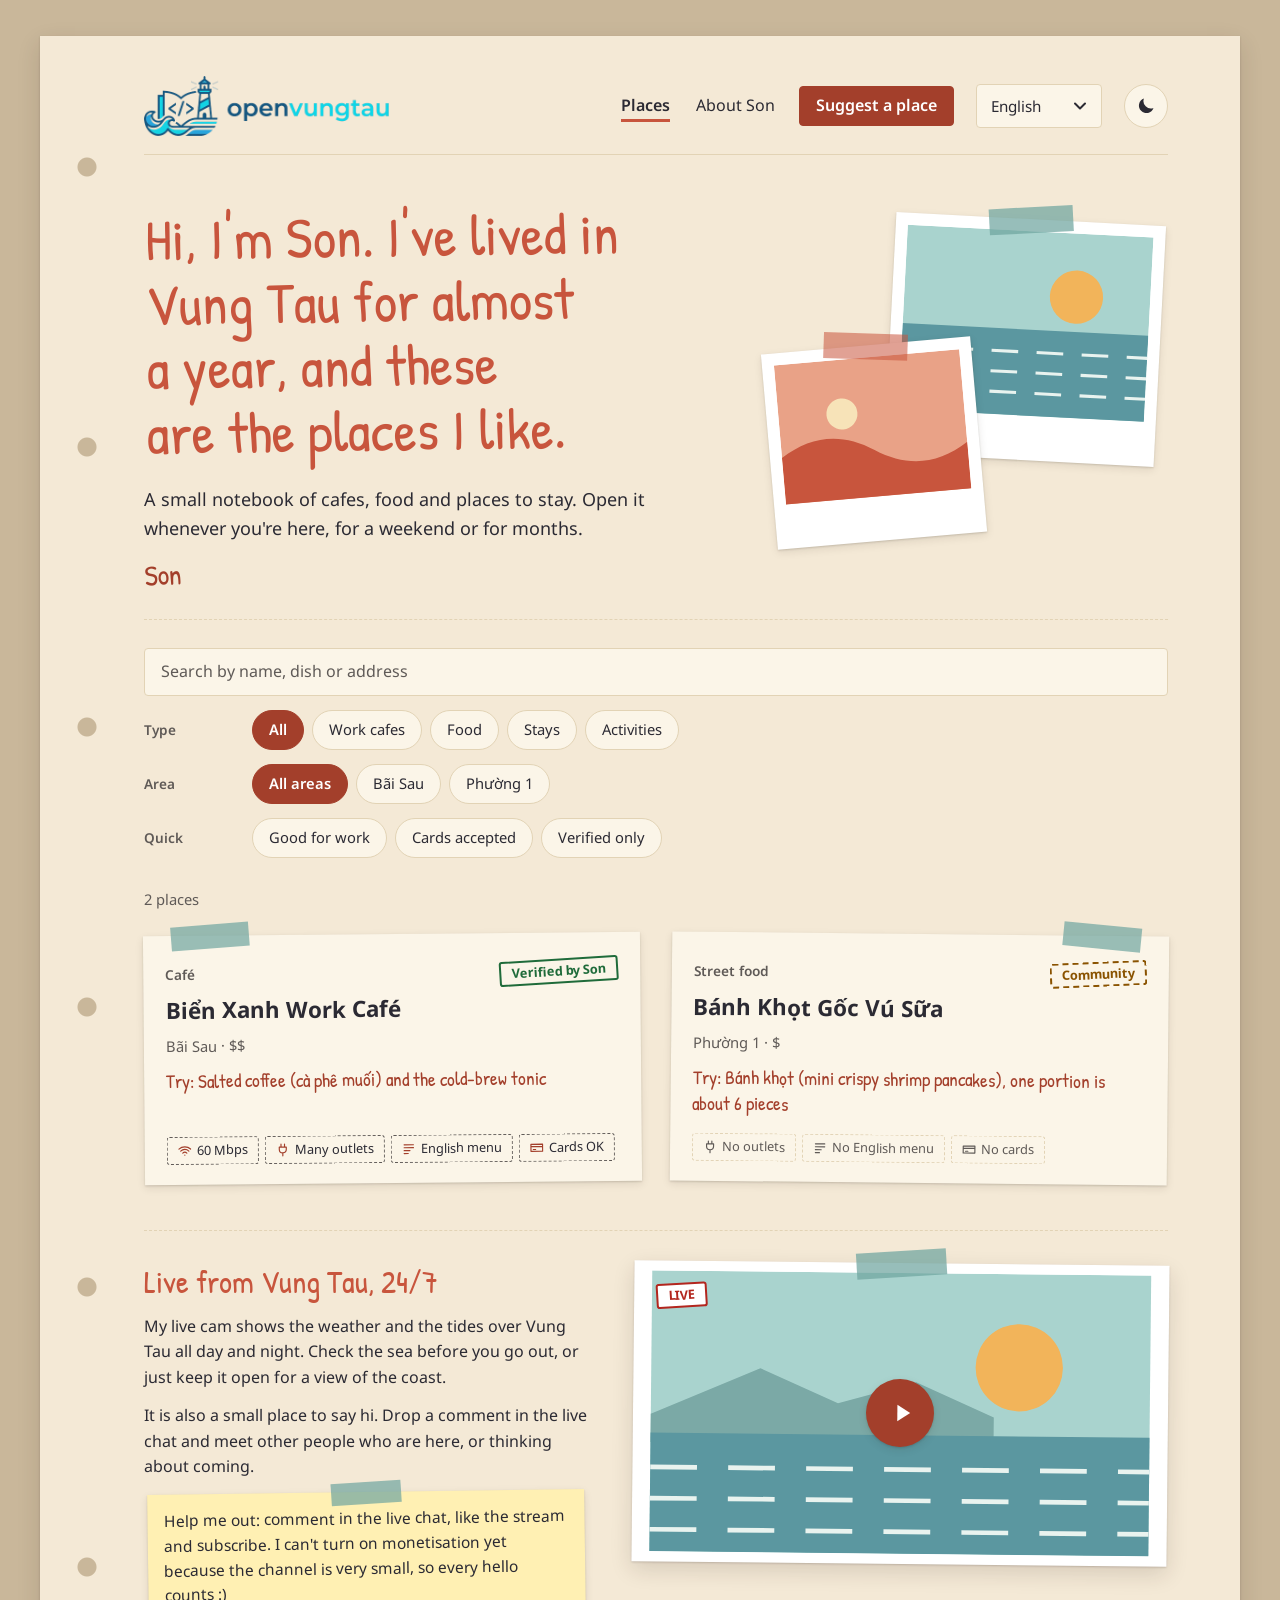
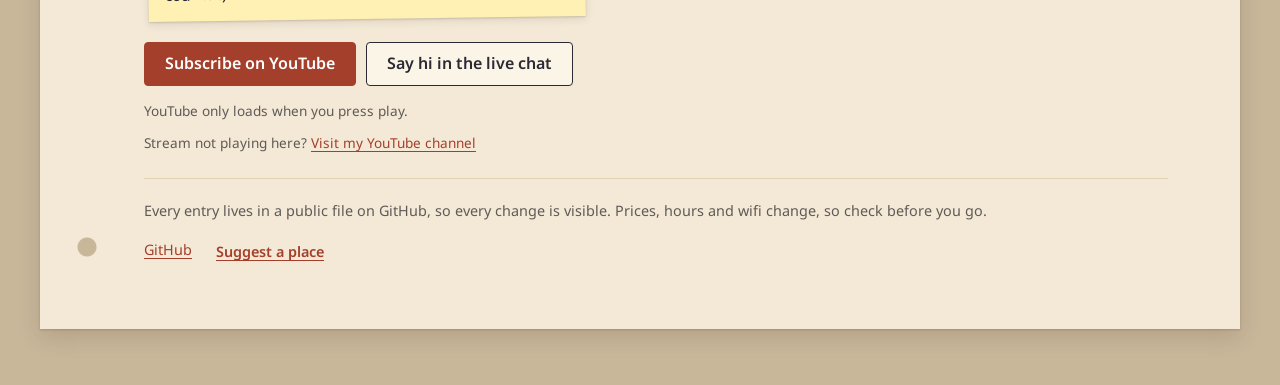
==== commit 71752733: "Default to light mode, give the language select arrow breathing room Light never follows the OS now;" ====
--- a/index.html
+++ b/index.html
@@ -5,7 +5,7 @@
   <meta name="viewport" content="width=device-width, initial-scale=1">
   <title data-i18n="meta.title">openvungtau – Son's notebook of Vung Tau</title>
   <meta name="description" data-i18n-content="meta.description" content="Verified cafes, restaurants, stays and coworking spots in Vung Tau, Vietnam, from someone who lives there. For expats, nomads and travellers.">
-  <meta name="color-scheme" content="light dark">
+  <meta name="color-scheme" content="light">
   <script>
     // Apply saved theme before first paint to avoid a flash.
     (function () {
--- a/css/style.css
+++ b/css/style.css
@@ -41,25 +41,6 @@
   --focus: #8ED3CE;
   --shadow: 0 1px 2px rgb(0 0 0 / 0.5), 0 8px 22px rgb(0 0 0 / 0.35);
   --shadow-sm: 0 1px 2px rgb(0 0 0 / 0.5), 0 3px 8px rgb(0 0 0 / 0.3);
-}
-@media (prefers-color-scheme: dark) {
-  :root:not([data-theme="light"]) {
-    --desk: #18222C;
-    --paper: #262B36;
-    --paper-2: #2F3542;
-    --paper-edge: #3A4150;
-    --ink: #EFE8DA;
-    --ink-muted: #B8B0A6;
-    --clay: #EE8B70;
-    --clay-ink: #F2A892;
-    --sea: #5E9C98;
-    --sticky: #4D4524;
-    --fill: #EE8B70;
-    --fill-ink: #2A1812;
-    --focus: #8ED3CE;
-    --shadow: 0 1px 2px rgb(0 0 0 / 0.5), 0 8px 22px rgb(0 0 0 / 0.35);
-    --shadow-sm: 0 1px 2px rgb(0 0 0 / 0.5), 0 3px 8px rgb(0 0 0 / 0.3);
-  }
 }
 
 *, *::before, *::after { box-sizing: border-box; }
@@ -182,9 +163,12 @@
   text-underline-offset: 8px;
 }
 
+.lang { position: relative; display: inline-block; }
 .lang select {
+  appearance: none;
+  -webkit-appearance: none;
   min-height: 44px;
-  padding: 0 12px;
+  padding: 0 40px 0 14px;
   font: inherit;
   font-size: 0.95rem;
   color: var(--ink);
@@ -207,10 +191,6 @@
 .icon-sun { display: none; }
 :root[data-theme="dark"] .icon-sun { display: inline; }
 :root[data-theme="dark"] .icon-moon { display: none; }
-@media (prefers-color-scheme: dark) {
-  :root:not([data-theme="light"]) .icon-sun { display: inline; }
-  :root:not([data-theme="light"]) .icon-moon { display: none; }
-}
 
 .btn {
   display: inline-flex;
@@ -445,10 +425,6 @@
 .stamp-community { color: #8A5300; border-style: dashed; }
 :root[data-theme="dark"] .stamp-ok { color: #7FD49A; }
 :root[data-theme="dark"] .stamp-community { color: #F0C36A; }
-@media (prefers-color-scheme: dark) {
-  :root:not([data-theme="light"]) .stamp-ok { color: #7FD49A; }
-  :root:not([data-theme="light"]) .stamp-community { color: #F0C36A; }
-}
 
 .entry-title { font-size: 1.4rem; line-height: 1.25; font-weight: 700; }
 .entry-title button {
@@ -583,9 +559,6 @@
   margin-bottom: 4px;
 }
 :root[data-theme="dark"] .sticky-label { color: #F5C9B8; }
-@media (prefers-color-scheme: dark) {
-  :root:not([data-theme="light"]) .sticky-label { color: #F5C9B8; }
-}
 
 .facts { display: grid; grid-template-columns: 1fr; margin: 0; }
 .facts div {
@@ -626,9 +599,6 @@
 }
 .note h3 { font-size: 1.4rem; color: var(--clay-ink); margin-bottom: 6px; }
 :root[data-theme="dark"] .note h3 { color: #F5C9B8; }
-@media (prefers-color-scheme: dark) {
-  :root:not([data-theme="light"]) .note h3 { color: #F5C9B8; }
-}
 .about-actions { justify-content: flex-start; margin-top: 36px; }
 
 /* ---------- Footer ---------- */
@@ -687,10 +657,6 @@
 .logo-dark { display: none; }
 :root[data-theme="dark"] .logo-light { display: none; }
 :root[data-theme="dark"] .logo-dark { display: block; }
-@media (prefers-color-scheme: dark) {
-  :root:not([data-theme="light"]) .logo-light { display: none; }
-  :root:not([data-theme="light"]) .logo-dark { display: block; }
-}
 
 .prose p + p { margin-top: 1em; }
 
@@ -759,3 +725,30 @@
   color: #B3261E;
   transform: rotate(-4deg);
 }
+.livecam-caption {
+  position: absolute;
+  left: 50%; bottom: 14px;
+  transform: translateX(-50%);
+  max-width: calc(100% - 24px);
+  padding: 6px 14px;
+  background: var(--paper-2);
+  color: var(--ink);
+  font-size: 0.92rem;
+  font-weight: 700;
+  text-align: center;
+  box-shadow: var(--shadow-sm);
+}
+
+.lang::after {                          /* chevron, with room between it and the edge */
+  content: "";
+  position: absolute;
+  right: 16px;
+  top: 50%;
+  width: 12px;
+  height: 8px;
+  margin-top: -4px;
+  background: var(--ink);
+  -webkit-mask: url("data:image/svg+xml,%3Csvg xmlns='http://www.w3.org/2000/svg' viewBox='0 0 12 8'%3E%3Cpath d='M1 1.5l5 5 5-5' fill='none' stroke='black' stroke-width='2' stroke-linecap='round' stroke-linejoin='round'/%3E%3C/svg%3E") center / contain no-repeat;
+  mask: url("data:image/svg+xml,%3Csvg xmlns='http://www.w3.org/2000/svg' viewBox='0 0 12 8'%3E%3Cpath d='M1 1.5l5 5 5-5' fill='none' stroke='black' stroke-width='2' stroke-linecap='round' stroke-linejoin='round'/%3E%3C/svg%3E") center / contain no-repeat;
+  pointer-events: none;
+}
